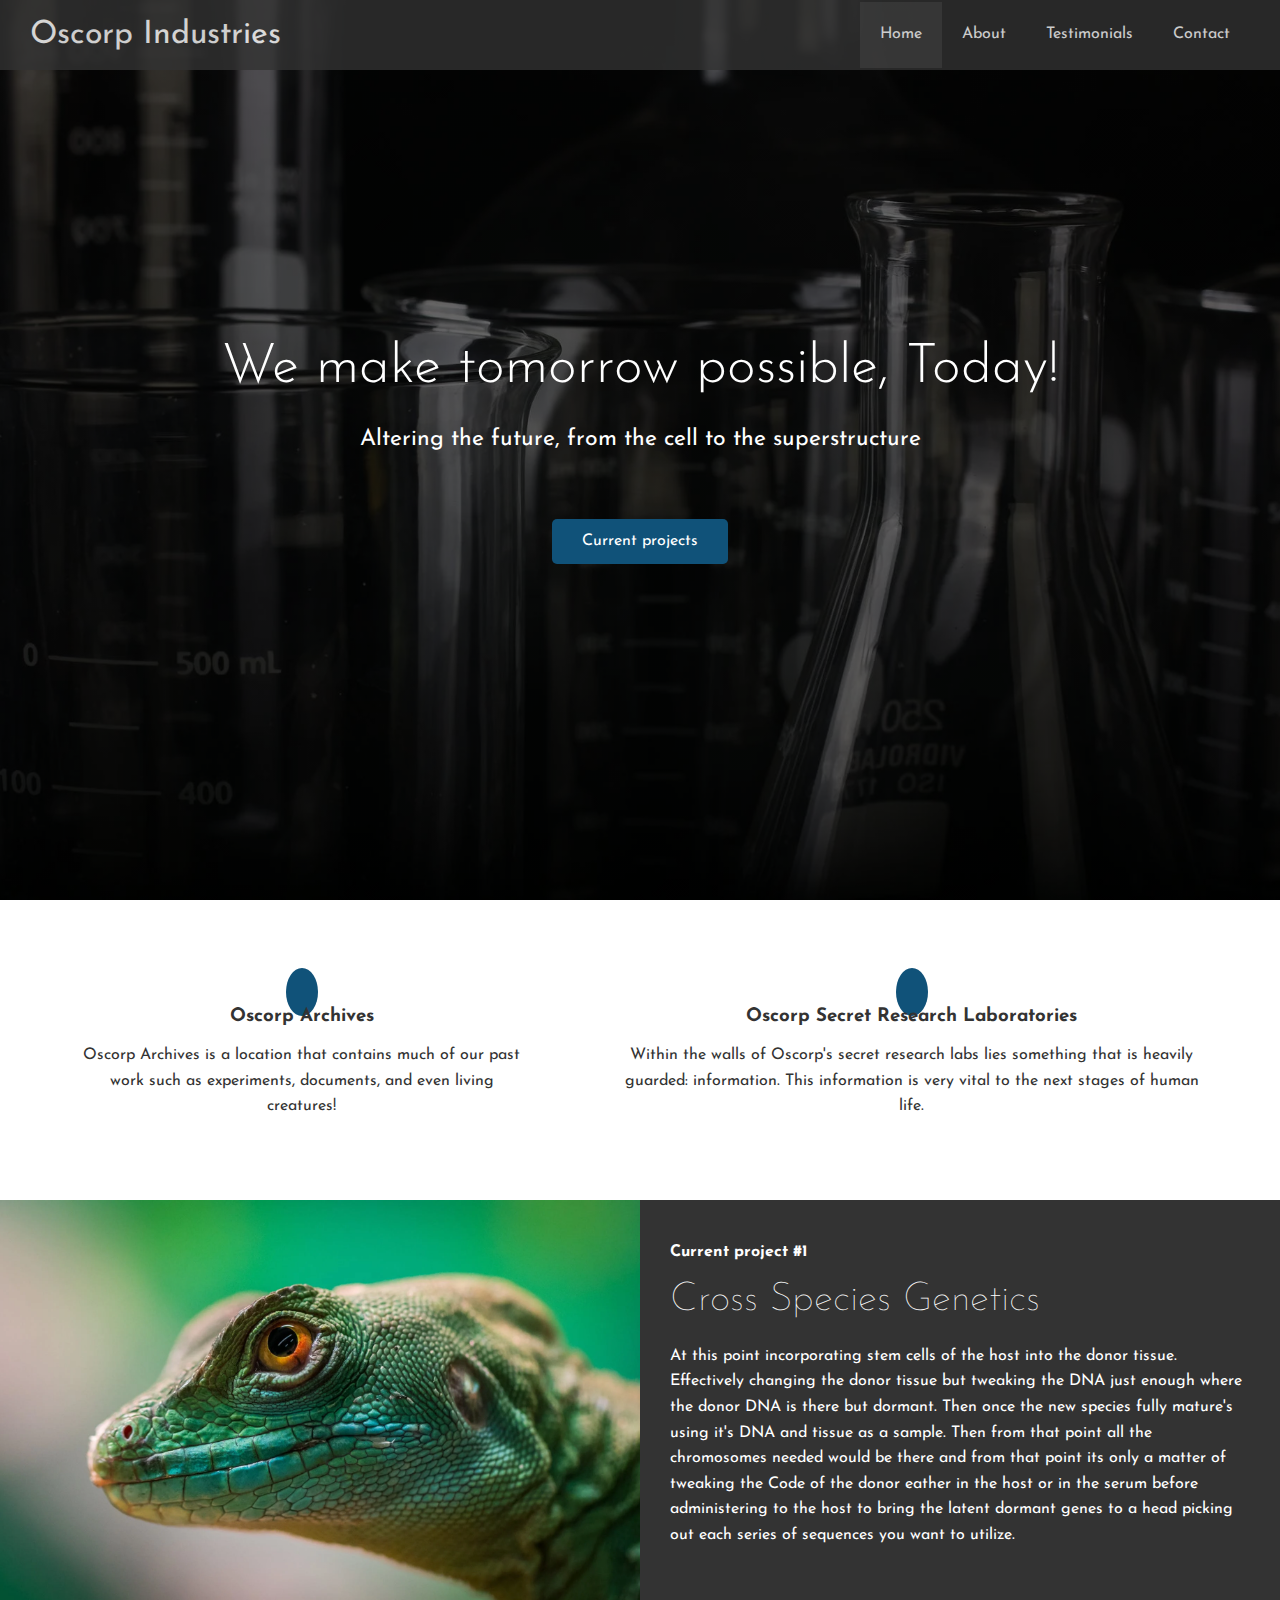
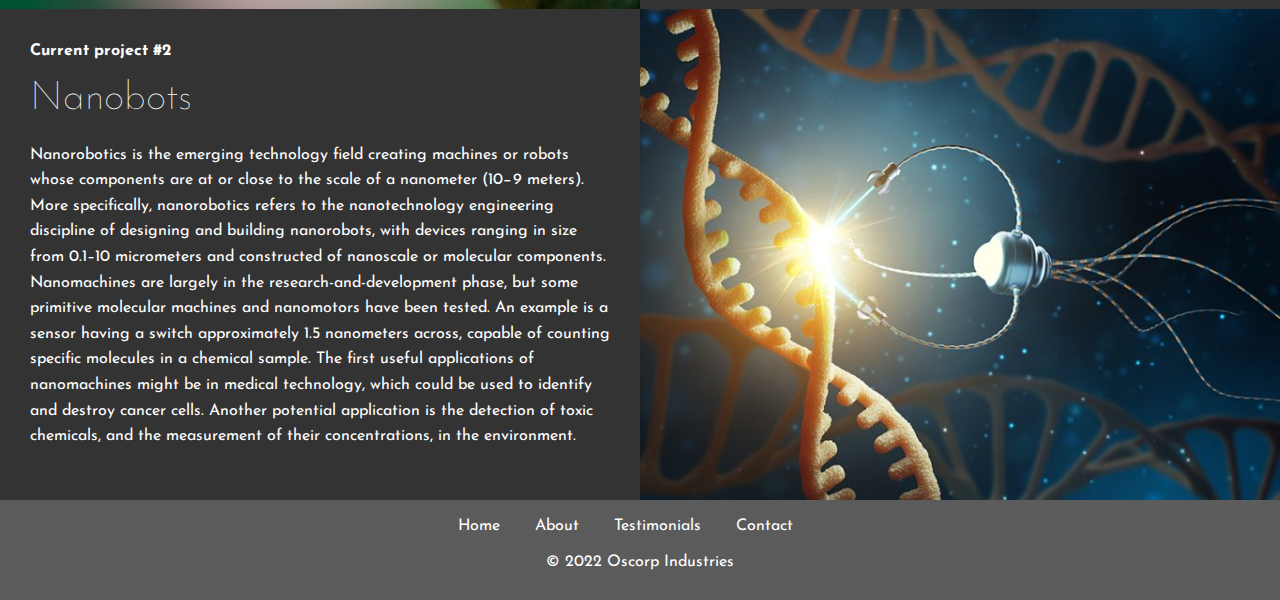
==== index.html @ 7647d5e0 "first commit" ====
<!DOCTYPE html>
<html lang="en">
<head>
    <meta charset="UTF-8">
    <meta http-equiv="X-UA-Compatible" content="IE=edge">
    <meta name="viewport" content="width=device-width, initial-scale=1.0">
    <link rel="stylesheet" href="https://cdnjs.cloudflare.com/ajax/libs/font-awesome/6.1.0/css/all.min.css"
     integrity="sha512-10/jx2EXwxxWqCLX/hHth/vu2KY3jCF70dCQB8TSgNjbCVAC/8vai53GfMDrO2Emgwccf2pJqxct9ehpzG+MTw=="
     crossorigin="anonymous" referrerpolicy="no-referrer" />
    <link rel="stylesheet" href="css\style.css">
    <title>Welcome | Oscorp Industries</title>
</head>
<body id="home">
    <header class="hero">
        <div id="navbar" class="navbar">
            <h1 class="logo">
                <span class="text-primary"><i class="fa-solid fa-dna"></i></span> Oscorp Industries
            </h1>
            <nav>
                <ul>
                    <li><a class="current" href="index.html">Home</a></li>
                    <li><a href="about.html">About</a></li>
                    <li><a href="testimonials.html">Testimonials</a></li>
                    <li><a href="contact.html">Contact</a></li>
                </ul>
            </nav>
        </div>
        <div class="content">
            <h1>We make tomorrow possible, Today!</h1>
            <p>Altering the future, from the cell to the superstructure</p>
            <a href="#projects" class="btn">
            Current projects</a>
        </div>
    </header>


    <main>
        <!-- Icons -->
        <section id="about" class="icons bg-ligt">
            <div class="flex-items">
                <div>
                    <i class="fa-solid fa-folder fa-2x"></i>
                    <div>
                        <h3>Oscorp Archives</h3>
                        <p>Oscorp Archives is a location that contains much of our past work such as 
                            experiments, documents, and even living creatures!</p>
                    </div>
                </div>
                <div>
                    <i class="fa-solid fa-flask fa-2x"></i>
                    <div>
                        <h3>Oscorp Secret Research Laboratories</h3>
                        <p>​Within the walls of Oscorp's secret research labs lies something that is heavily guarded: information.
                            This information is very vital to the next stages of human life.</p>
                    </div>
                </div>
            </div>
        </section>
        <!-- Current Projects -->
        <section id="projects" class="current-project flex-columns">
            <div class="row">
                <div class="column">
                   <div class="column-picture">
                       <img src="../images/pexels-photo-927497.webp" alt="lizard">
                   </div>
                </div>
                <div class="column">
                    <div class="column-text text-start bg-dark">
                       <h4>Current project #1</h4>
                       <h2>Cross Species Genetics</h2>
                       <p>At this point incorporating stem cells of the host into the donor tissue. Effectively changing the donor tissue
                           but tweaking the DNA just enough where the donor DNA is there but dormant. Then once the new species fully mature's using 
                           it's DNA and tissue as a sample. Then from that point all the chromosomes needed would be there and from that point its only a 
                           matter of tweaking the Code of the donor eather in the host or in the serum before administering
                           to the host to bring the latent dormant genes to a head picking out each series of sequences you want to utilize.</p>
                    </div>
                </div>
            </div>
        </section>
        <section class="current-project flex-columns">
            <div class="row">
                <div class="column">
                <div class="column-text text-start bg-dark">
                    <h4>Current project #2</h4>
                    <h2>Nanobots</h2>
                    <p>Nanorobotics is the emerging technology field creating machines or robots whose components are at or close to the scale of
                         a nanometer (10−9 meters). More specifically, nanorobotics refers to the nanotechnology engineering discipline of designing 
                         and building nanorobots, with devices ranging in size from 0.1–10 micrometers and constructed of nanoscale or molecular components.
                         Nanomachines are largely in the research-and-development phase, but some primitive molecular machines and nanomotors have been tested.
                          An example is a sensor having a switch approximately 1.5 nanometers across, capable of counting specific molecules in a chemical sample. 
                          The first useful applications of nanomachines might be in medical technology, which could be used to identify and destroy cancer cells.
                          Another potential application is the detection of toxic chemicals, and the measurement of their concentrations, in the environment.
                        </p>
                 </div>
                </div>
                <div class="column">
                    <div class="column-picture">
                        <img src="../images/nanorobot-replacing-part-dna-molecule-e1606300031964.jpg" alt="nanobot">
                    </div>
                </div>
            </div>
        </section>
    </main>


    <footer class="footer bg-dark">
        <div class="navfooter">
            <a class="current" href="index.html">Home</a>
            <a href="about.html">About</a>
            <a href="testimonials.html">Testimonials</a>
            <a href="contact.html">Contact</a>
        </div>
        <p>&copy; 2022 Oscorp Industries</p>
    </footer>
</body>
</html>
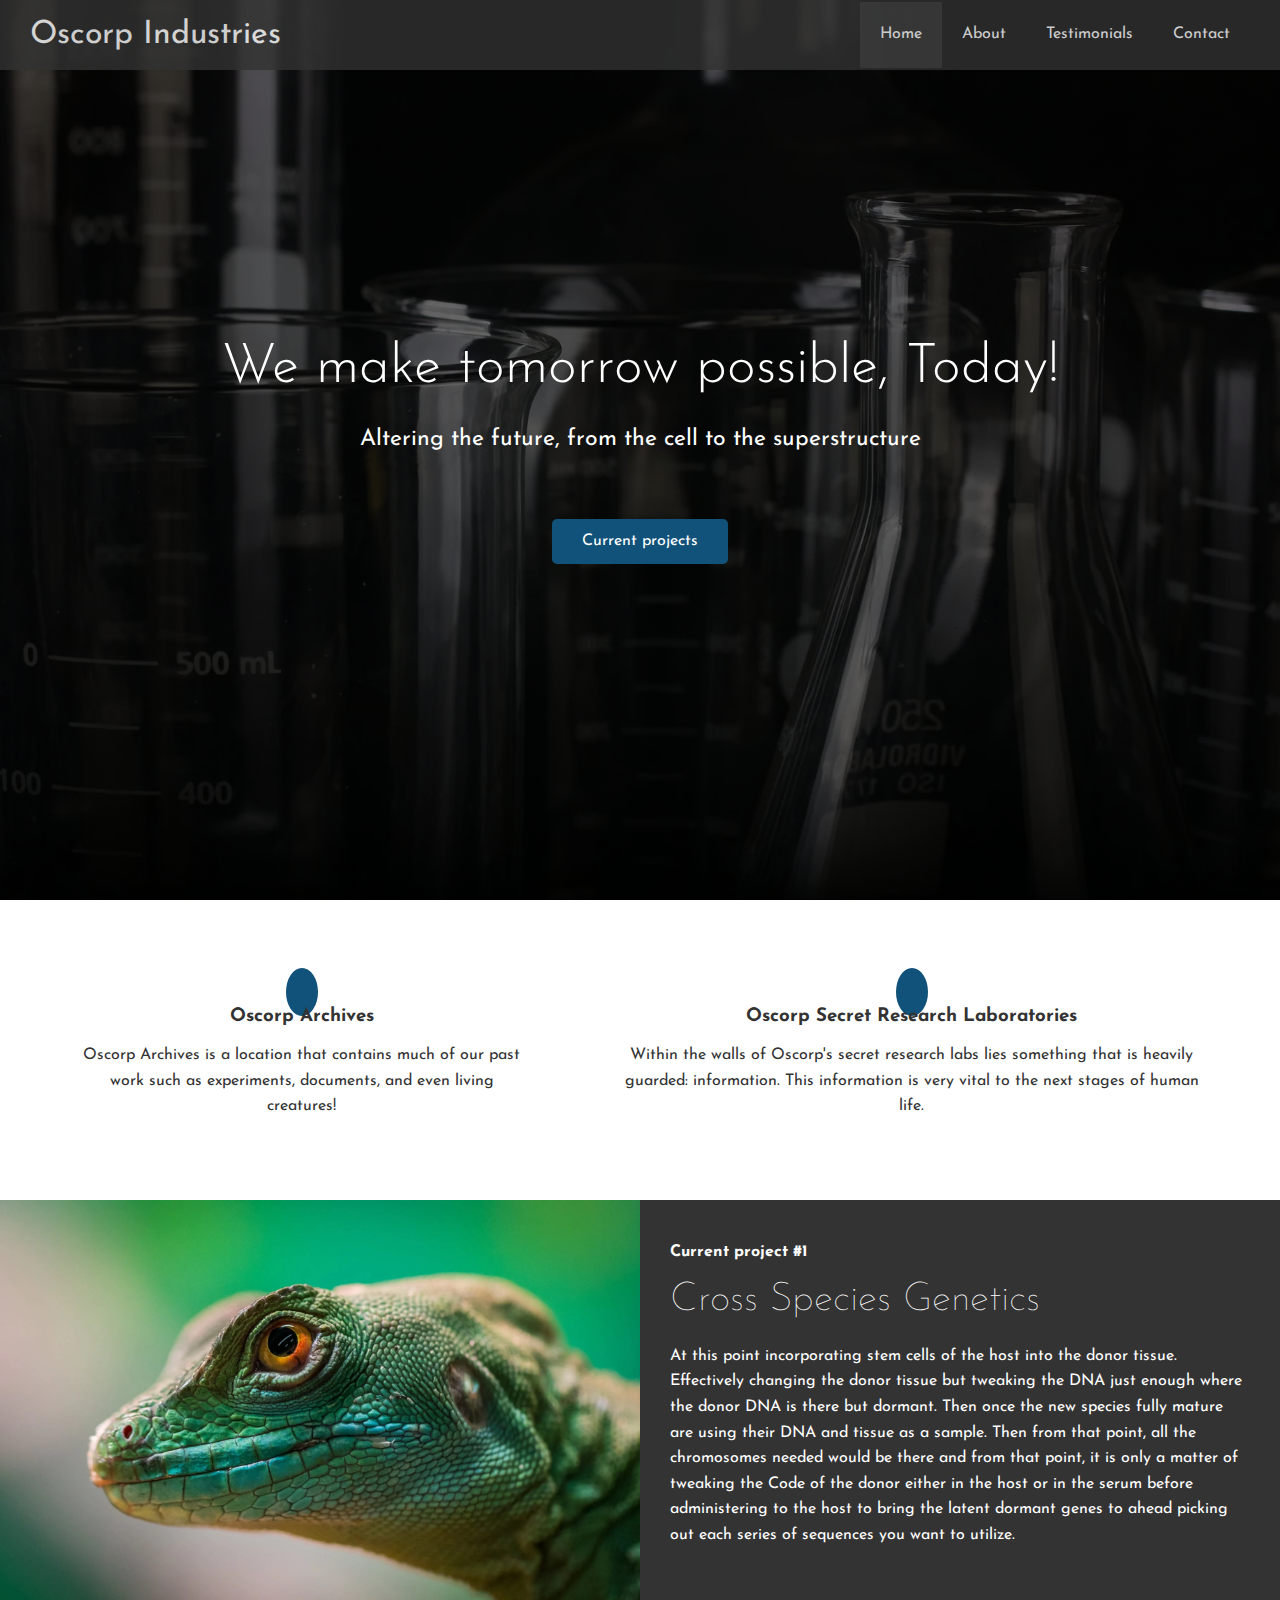
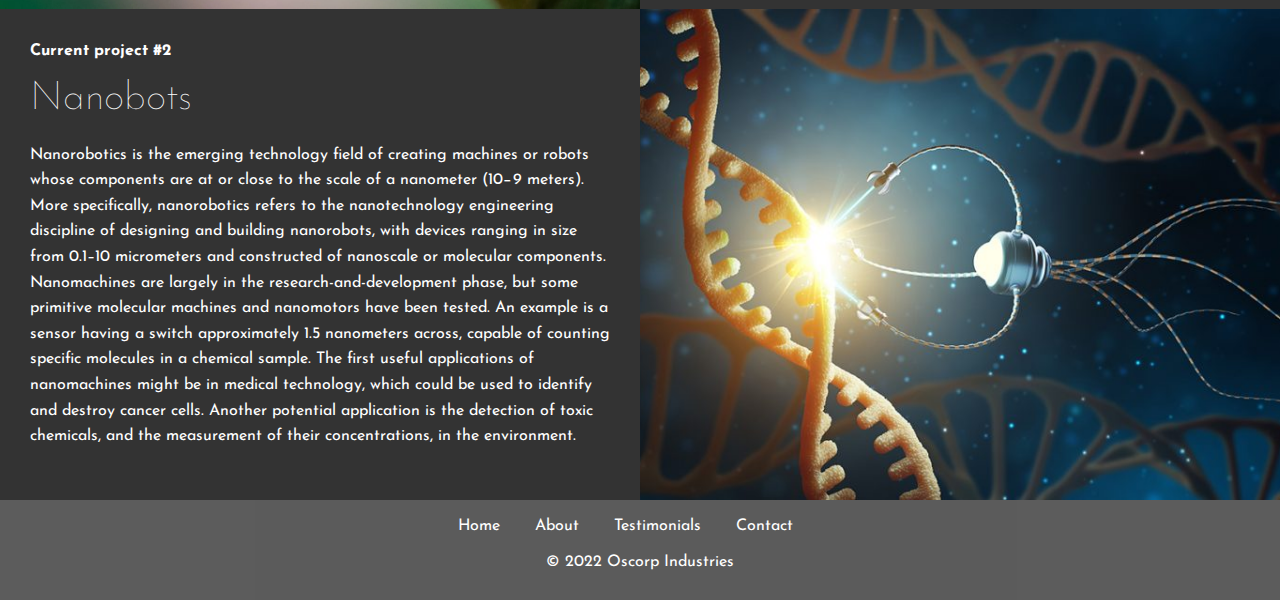
==== commit 631f4295: "corrected grammer in text" ====
--- a/index.html
+++ b/index.html
@@ -69,10 +69,10 @@
                        <h4>Current project #1</h4>
                        <h2>Cross Species Genetics</h2>
                        <p>At this point incorporating stem cells of the host into the donor tissue. Effectively changing the donor tissue
-                           but tweaking the DNA just enough where the donor DNA is there but dormant. Then once the new species fully mature's using 
-                           it's DNA and tissue as a sample. Then from that point all the chromosomes needed would be there and from that point its only a 
-                           matter of tweaking the Code of the donor eather in the host or in the serum before administering
-                           to the host to bring the latent dormant genes to a head picking out each series of sequences you want to utilize.</p>
+                        but tweaking the DNA just enough where the donor DNA is there but dormant. Then once the new species fully mature are using 
+                        their DNA and tissue as a sample. Then from that point, all the chromosomes needed would be there and from that point, it is only a 
+                        matter of tweaking the Code of the donor either in the host or in the serum before administering
+                        to the host to bring the latent dormant genes to ahead picking out each series of sequences you want to utilize.</p>
                     </div>
                 </div>
             </div>
@@ -83,13 +83,13 @@
                 <div class="column-text text-start bg-dark">
                     <h4>Current project #2</h4>
                     <h2>Nanobots</h2>
-                    <p>Nanorobotics is the emerging technology field creating machines or robots whose components are at or close to the scale of
-                         a nanometer (10−9 meters). More specifically, nanorobotics refers to the nanotechnology engineering discipline of designing 
-                         and building nanorobots, with devices ranging in size from 0.1–10 micrometers and constructed of nanoscale or molecular components.
-                         Nanomachines are largely in the research-and-development phase, but some primitive molecular machines and nanomotors have been tested.
-                          An example is a sensor having a switch approximately 1.5 nanometers across, capable of counting specific molecules in a chemical sample. 
-                          The first useful applications of nanomachines might be in medical technology, which could be used to identify and destroy cancer cells.
-                          Another potential application is the detection of toxic chemicals, and the measurement of their concentrations, in the environment.
+                    <p>Nanorobotics is the emerging technology field of creating machines or robots whose components are at or close to the scale of
+                        a nanometer (10−9 meters). More specifically, nanorobotics refers to the nanotechnology engineering discipline of designing 
+                        and building nanorobots, with devices ranging in size from 0.1–10 micrometers and constructed of nanoscale or molecular components.
+                        Nanomachines are largely in the research-and-development phase, but some primitive molecular machines and nanomotors have been tested.
+                         An example is a sensor having a switch approximately 1.5 nanometers across, capable of counting specific molecules in a chemical sample. 
+                         The first useful applications of nanomachines might be in medical technology, which could be used to identify and destroy cancer cells.
+                         Another potential application is the detection of toxic chemicals, and the measurement of their concentrations, in the environment.
                         </p>
                  </div>
                 </div>
